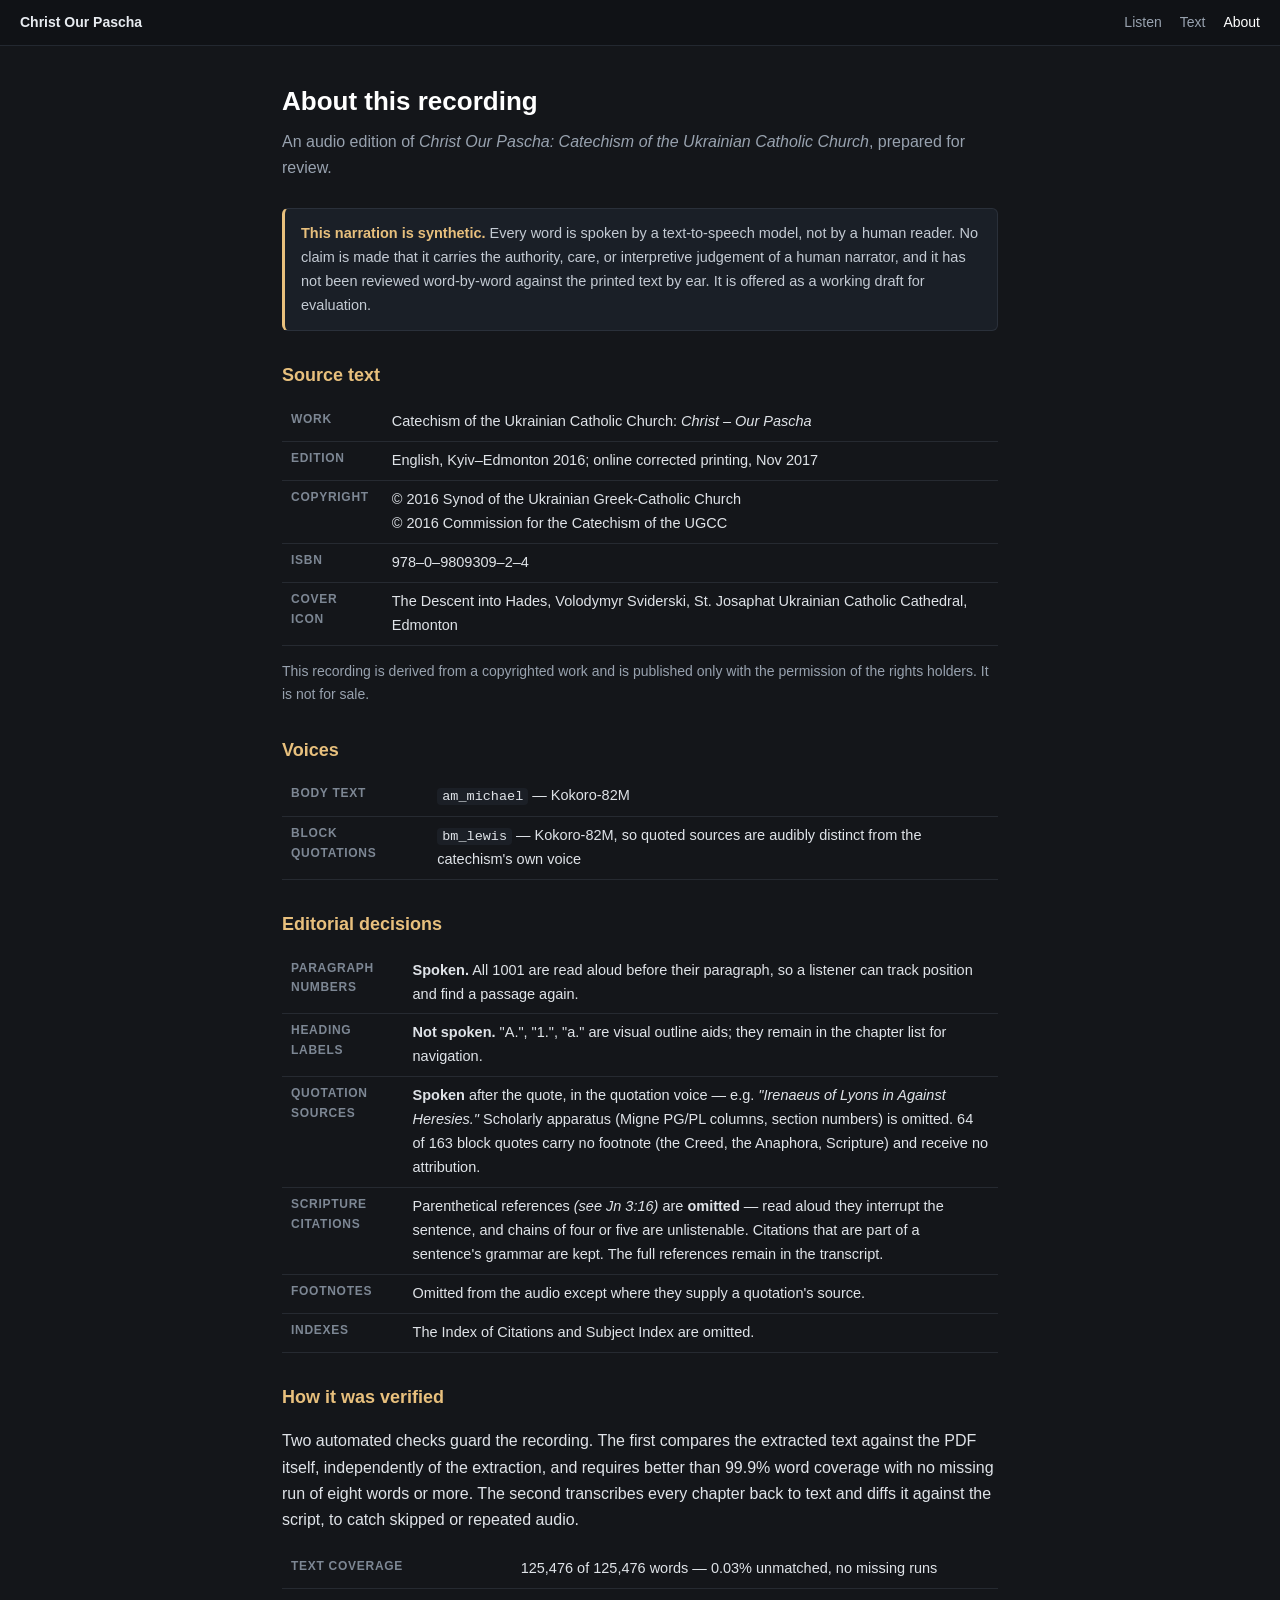
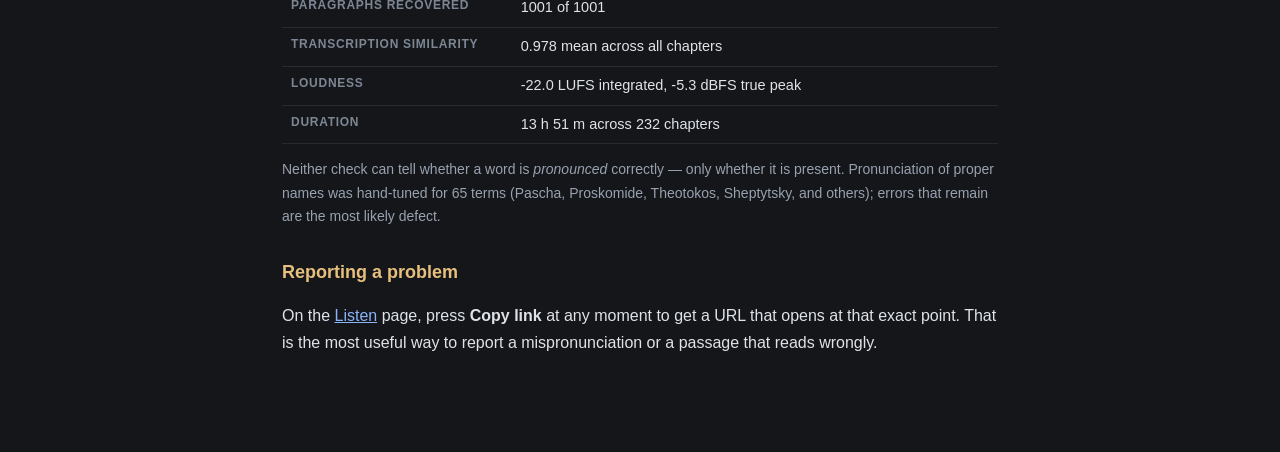
==== docs/about.html @ faa9098a "Static review site for GitHub Pages Replaces the single 395 MB M4B with 78 per-chapter tracks (3-21 " ====
<!doctype html><html><head><meta charset="utf-8">
<meta name="viewport" content="width=device-width,initial-scale=1">
<title>Christ Our Pascha — About this recording</title>
<link rel="stylesheet" href="style.css"></head><body>
<div class="nav"><span class="brand">Christ Our Pascha</span>
<a href="index.html">Listen</a><a href="text.html">Text</a>
<a href="about.html" class="on">About</a></div>
<div class="wrap">
<h1>About this recording</h1>
<p class="lede">An audio edition of <em>Christ Our Pascha: Catechism of the
Ukrainian Catholic Church</em>, prepared for review.</p>

<div class="note"><strong>This narration is synthetic.</strong> Every word is
spoken by a text-to-speech model, not by a human reader. No claim is made that
it carries the authority, care, or interpretive judgement of a human narrator,
and it has not been reviewed word-by-word against the printed text by ear.
It is offered as a working draft for evaluation.</div>

<h2>Source text</h2>
<table>
<tr><th>Work</th><td>Catechism of the Ukrainian Catholic Church: <em>Christ – Our Pascha</em></td></tr>
<tr><th>Edition</th><td>English, Kyiv–Edmonton 2016; online corrected printing, Nov 2017</td></tr>
<tr><th>Copyright</th><td>© 2016 Synod of the Ukrainian Greek-Catholic Church<br>
© 2016 Commission for the Catechism of the UGCC</td></tr>
<tr><th>ISBN</th><td>978–0–9809309–2–4</td></tr>
<tr><th>Cover icon</th><td>The Descent into Hades, Volodymyr Sviderski,
St. Josaphat Ukrainian Catholic Cathedral, Edmonton</td></tr>
</table>
<p style="font-size:14px;color:#98a2af">This recording is derived from a
copyrighted work and is published only with the permission of the rights
holders. It is not for sale.</p>

<h2>Voices</h2>
<table>
<tr><th>Body text</th><td><code>am_michael</code> — Kokoro-82M</td></tr>
<tr><th>Block quotations</th><td><code>bm_lewis</code> — Kokoro-82M, so quoted
sources are audibly distinct from the catechism's own voice</td></tr>
</table>

<h2>Editorial decisions</h2>
<table>
<tr><th>Paragraph numbers</th><td><strong>Spoken.</strong> All 1001 are read
aloud before their paragraph, so a listener can track position and find a
passage again.</td></tr>
<tr><th>Heading labels</th><td><strong>Not spoken.</strong> "A.", "1.", "a."
are visual outline aids; they remain in the chapter list for navigation.</td></tr>
<tr><th>Quotation sources</th><td><strong>Spoken</strong> after the quote, in
the quotation voice — e.g. <em>"Irenaeus of Lyons in Against Heresies."</em>
Scholarly apparatus (Migne PG/PL columns, section numbers) is omitted. 64 of
163 block quotes carry no footnote (the Creed, the Anaphora, Scripture) and
receive no attribution.</td></tr>
<tr><th>Scripture citations</th><td>Parenthetical references
<em>(see Jn 3:16)</em> are <strong>omitted</strong> — read aloud they interrupt
the sentence, and chains of four or five are unlistenable. Citations that are
part of a sentence's grammar are kept. The full references remain in the
transcript.</td></tr>
<tr><th>Footnotes</th><td>Omitted from the audio except where they supply a
quotation's source.</td></tr>
<tr><th>Indexes</th><td>The Index of Citations and Subject Index are omitted.</td></tr>
</table>

<h2>How it was verified</h2>
<p>Two automated checks guard the recording. The first compares the extracted
text against the PDF itself, independently of the extraction, and requires
better than 99.9% word coverage with no missing run of eight words or more.
The second transcribes every chapter back to text and diffs it against the
script, to catch skipped or repeated audio.</p>
<table>
<tr><th>Text coverage</th><td>125,476 of 125,476 words — 0.03% unmatched,
no missing runs</td></tr>
<tr><th>Paragraphs recovered</th><td>1001 of 1001</td></tr>
<tr><th>Transcription similarity</th><td>0.978 mean across all chapters</td></tr>
<tr><th>Loudness</th><td>-22.0 LUFS integrated, -5.3 dBFS true peak</td></tr>
<tr><th>Duration</th><td>13 h 51 m across 232 chapters</td></tr>
</table>
<p style="font-size:14px;color:#98a2af">Neither check can tell whether a word
is <em>pronounced</em> correctly — only whether it is present. Pronunciation of
proper names was hand-tuned for 65 terms (Pascha, Proskomide, Theotokos,
Sheptytsky, and others); errors that remain are the most likely defect.</p>

<h2>Reporting a problem</h2>
<p>On the <a href="index.html">Listen</a> page, press <strong>Copy link</strong>
at any moment to get a URL that opens at that exact point. That is the most
useful way to report a mispronunciation or a passage that reads wrongly.</p>

</div></body></html>
---- docs/style.css ----
*{box-sizing:border-box;-webkit-tap-highlight-color:transparent}
html,body{margin:0;padding:0;overscroll-behavior-y:none}
body{font:16px/1.65 -apple-system,BlinkMacSystemFont,'Segoe UI',Roboto,sans-serif;
 background:#14161a;color:#dfe3e8}
a{color:#8ab4f8}
.wrap{max-width:760px;margin:0 auto;padding:34px 22px 80px}
h1{font-size:26px;margin:0 0 6px;color:#fff}
h2{font-size:18px;margin:30px 0 10px;color:#e8c07d;font-weight:600}
.lede{color:#98a2af;margin:0 0 26px}
.note{background:#1a1f27;border:1px solid #2a303a;border-left:3px solid #e8c07d;
 padding:13px 16px;border-radius:6px;margin:20px 0;font-size:14.5px;color:#c3cad3}
.note strong{color:#e8c07d}
table{border-collapse:collapse;width:100%;font-size:14.5px;margin:12px 0}
td,th{border-bottom:1px solid #262a31;padding:7px 9px;text-align:left;vertical-align:top}
th{color:#7d8794;font-weight:600;font-size:12px;text-transform:uppercase;letter-spacing:.06em}
code{background:#1b1f26;padding:1px 5px;border-radius:4px;font-size:13.5px}
.nav{background:#101216;border-bottom:1px solid #232830;padding:11px 20px;
 display:flex;gap:18px;align-items:center;font-size:14px;
 padding-top:max(11px,env(safe-area-inset-top))}
.nav a{color:#98a2af;text-decoration:none}
.nav a:hover,.nav a.on{color:#fff}
.nav .brand{font-weight:600;color:#e8ecf1;margin-right:auto}
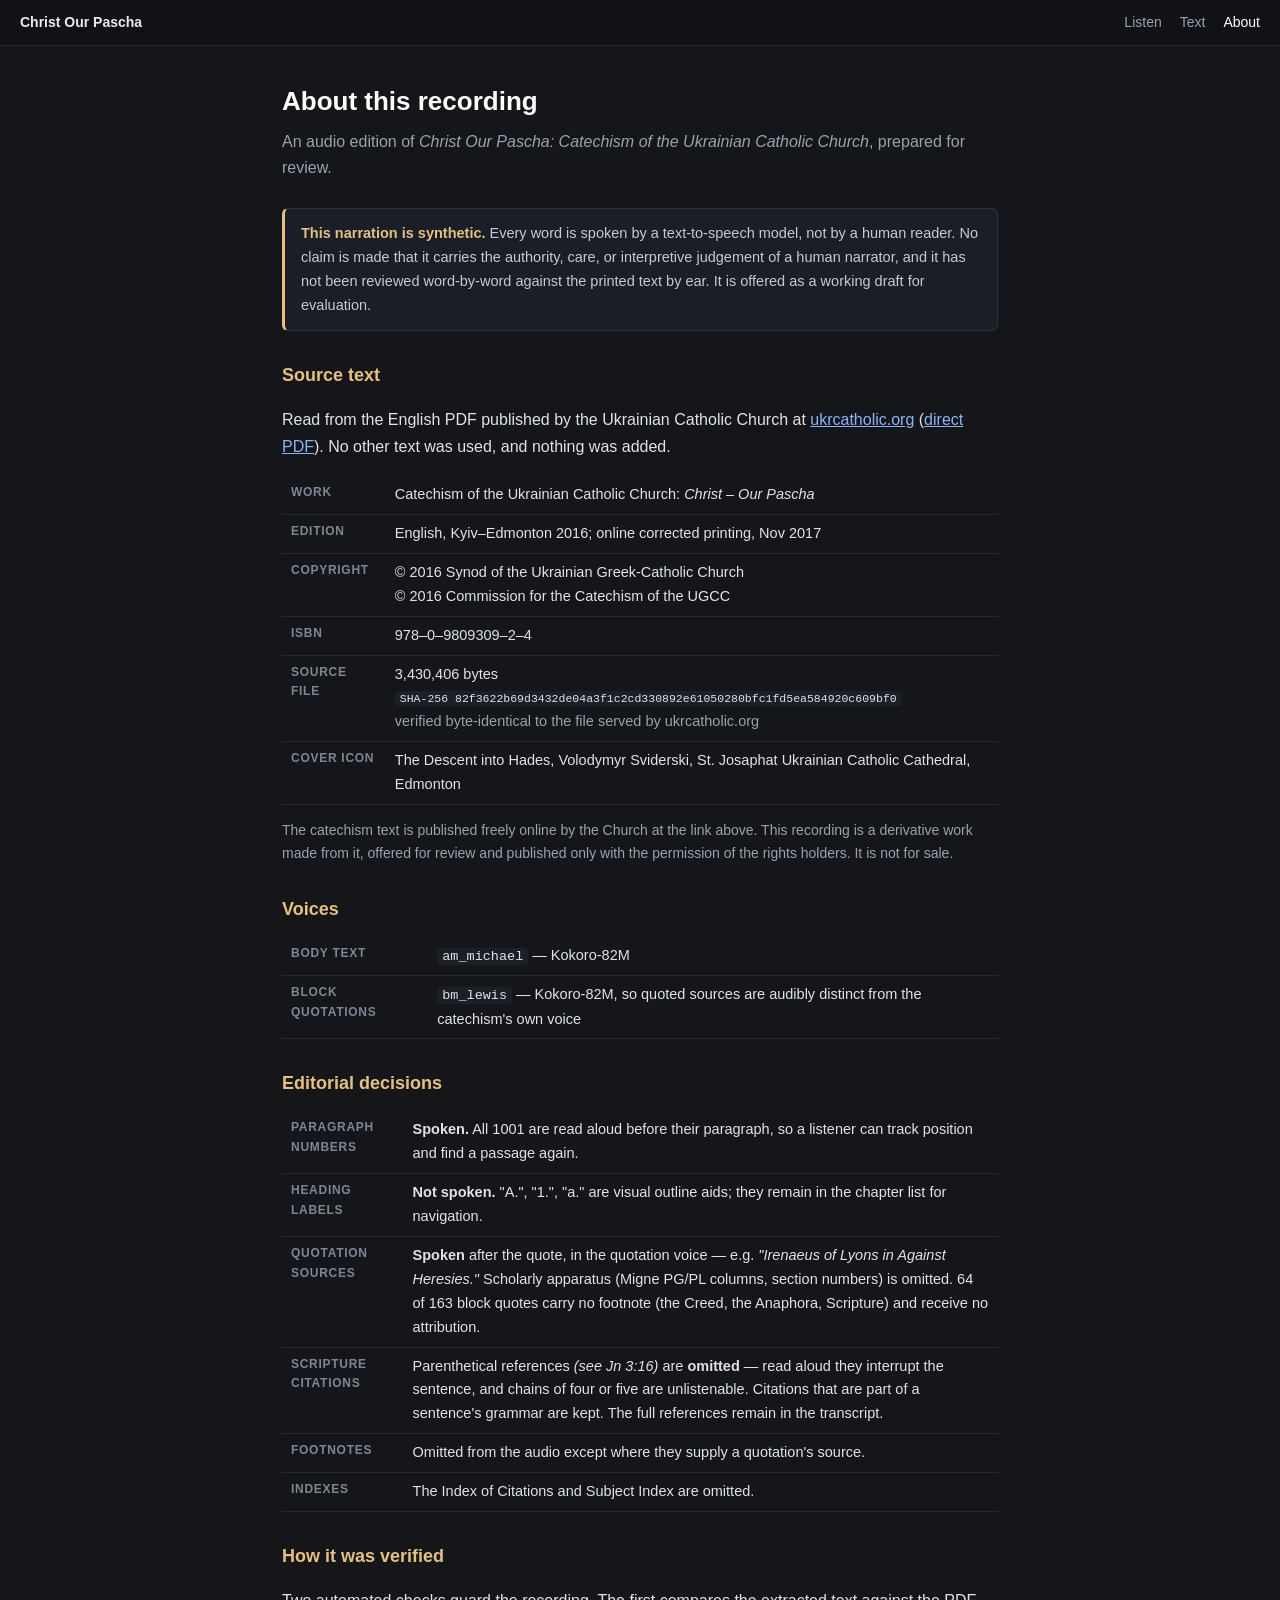
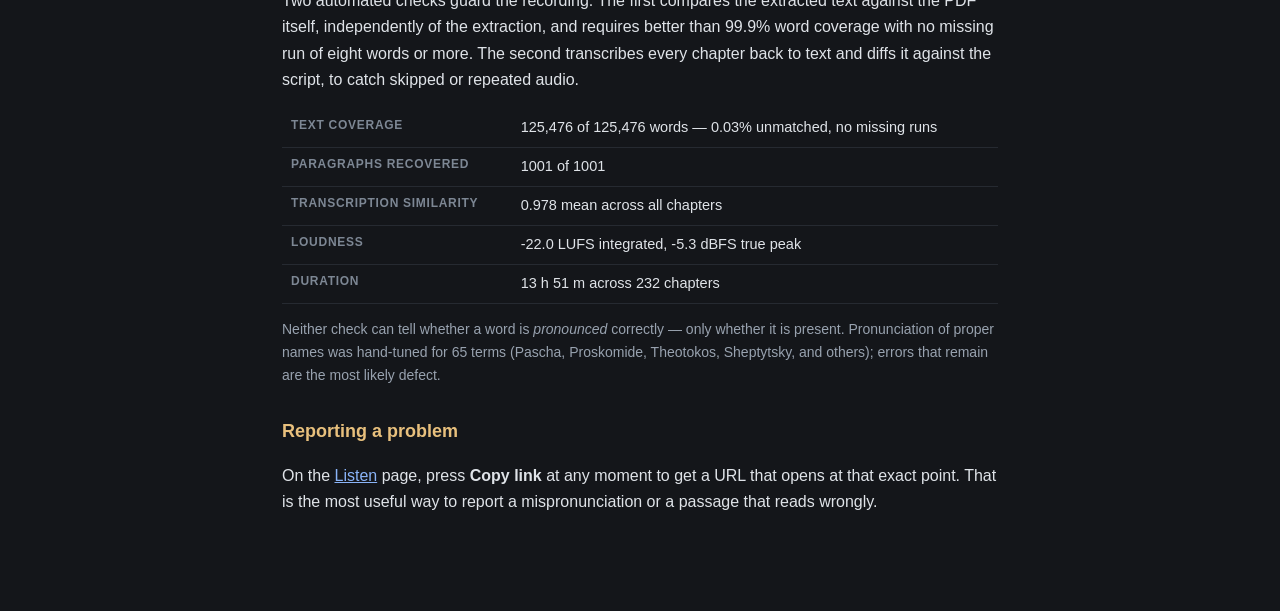
==== commit 77d4f500: "Cite the Church's own published PDF as the source The catechism text is published freely online by t" ====
--- a/docs/about.html
+++ b/docs/about.html
@@ -17,18 +17,27 @@
 It is offered as a working draft for evaluation.</div>
 
 <h2>Source text</h2>
+<p>Read from the English PDF published by the Ukrainian Catholic Church at
+<a href="https://ukrcatholic.org/our-faith/our-spirituality/catechism-of-the-ukrainian-catholic-church">ukrcatholic.org</a>
+(<a href="https://ukrcatholic.org/fileadmin/user_upload/PDFs/Our_Faith/Christ-our-Pascha-Catechism-of-the-Ukrainian-Catholic-Church-by-Comission-for-the-Catehism-z-lib.org_.pdf">direct
+PDF</a>). No other text was used, and nothing was added.</p>
 <table>
 <tr><th>Work</th><td>Catechism of the Ukrainian Catholic Church: <em>Christ – Our Pascha</em></td></tr>
 <tr><th>Edition</th><td>English, Kyiv–Edmonton 2016; online corrected printing, Nov 2017</td></tr>
 <tr><th>Copyright</th><td>© 2016 Synod of the Ukrainian Greek-Catholic Church<br>
 © 2016 Commission for the Catechism of the UGCC</td></tr>
 <tr><th>ISBN</th><td>978–0–9809309–2–4</td></tr>
+<tr><th>Source file</th><td>3,430,406 bytes<br>
+<code style="font-size:11.5px">SHA-256 82f3622b69d3432de04a3f1c2cd330892e61050280bfc1fd5ea584920c609bf0</code><br>
+<span style="color:#98a2af">verified byte-identical to the file served by
+ukrcatholic.org</span></td></tr>
 <tr><th>Cover icon</th><td>The Descent into Hades, Volodymyr Sviderski,
 St. Josaphat Ukrainian Catholic Cathedral, Edmonton</td></tr>
 </table>
-<p style="font-size:14px;color:#98a2af">This recording is derived from a
-copyrighted work and is published only with the permission of the rights
-holders. It is not for sale.</p>
+<p style="font-size:14px;color:#98a2af">The catechism text is published freely
+online by the Church at the link above. This recording is a derivative work
+made from it, offered for review and published only with the permission of the
+rights holders. It is not for sale.</p>
 
 <h2>Voices</h2>
 <table>
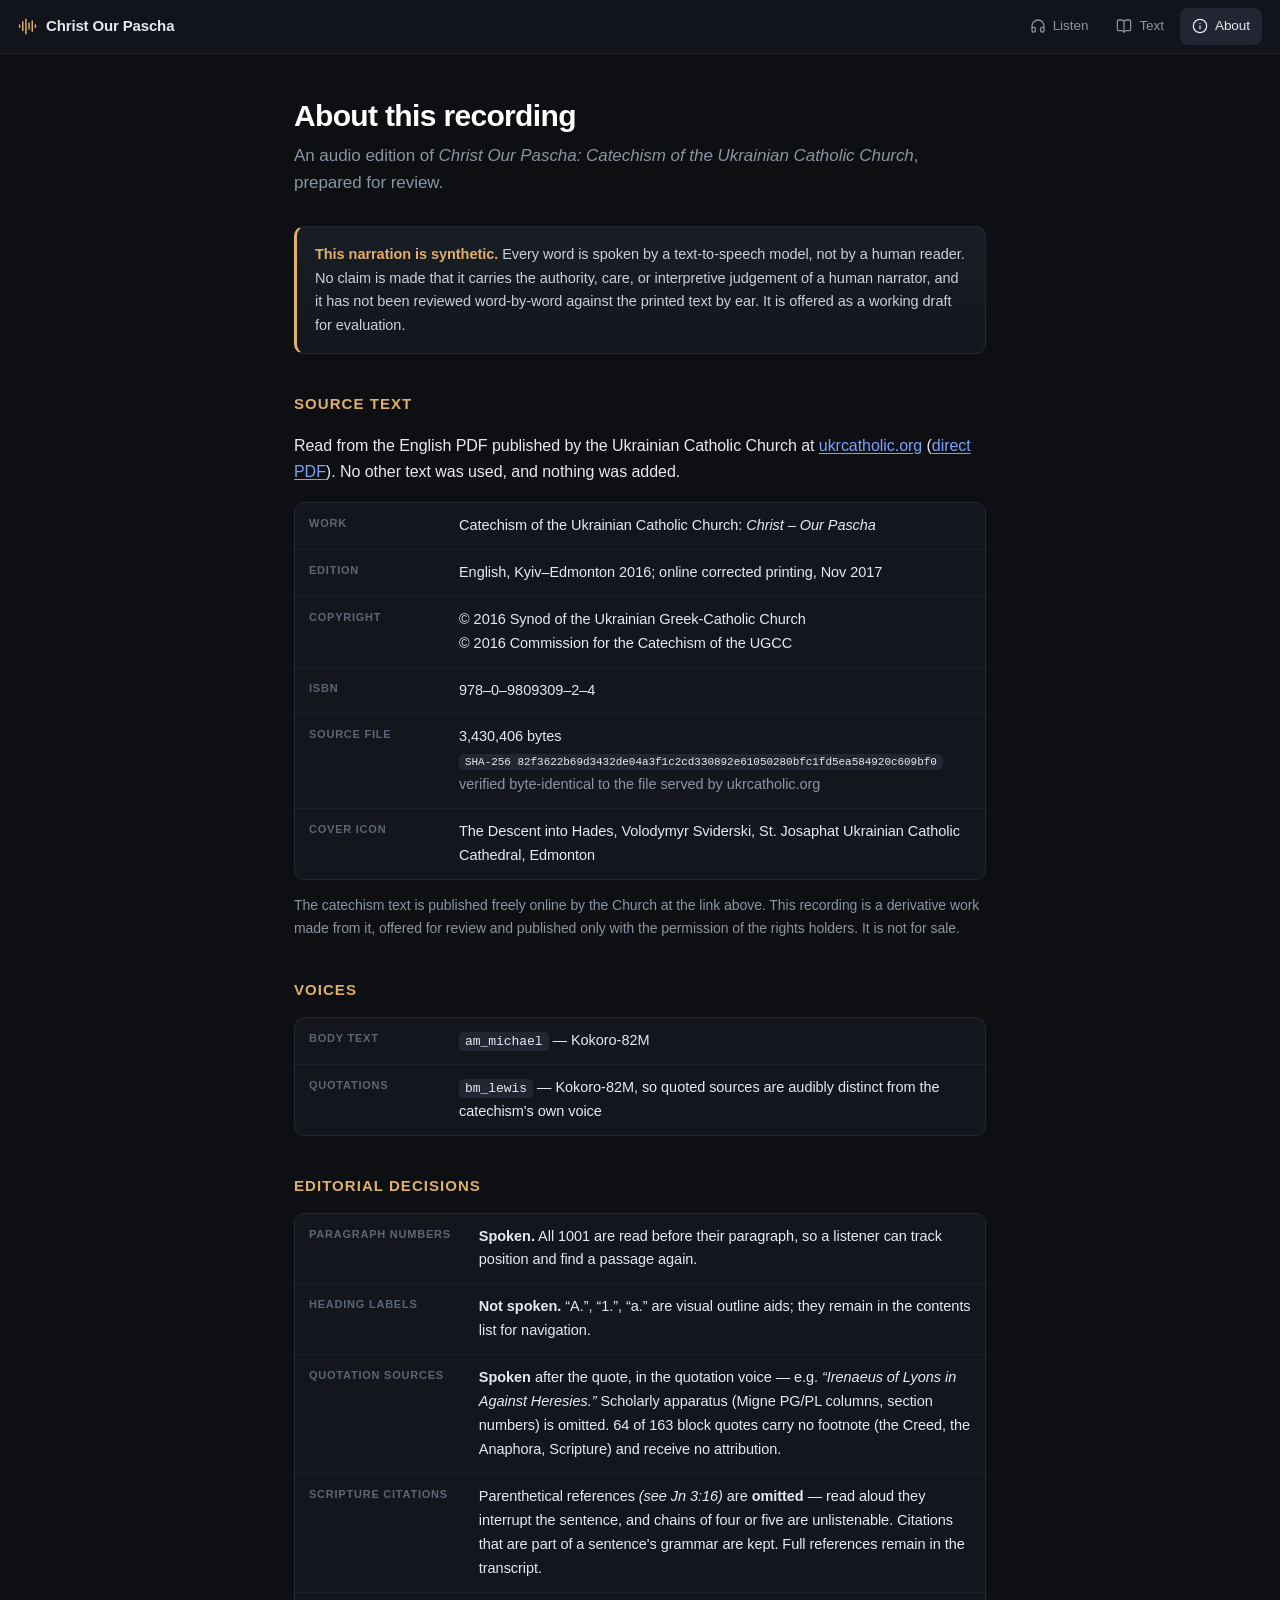
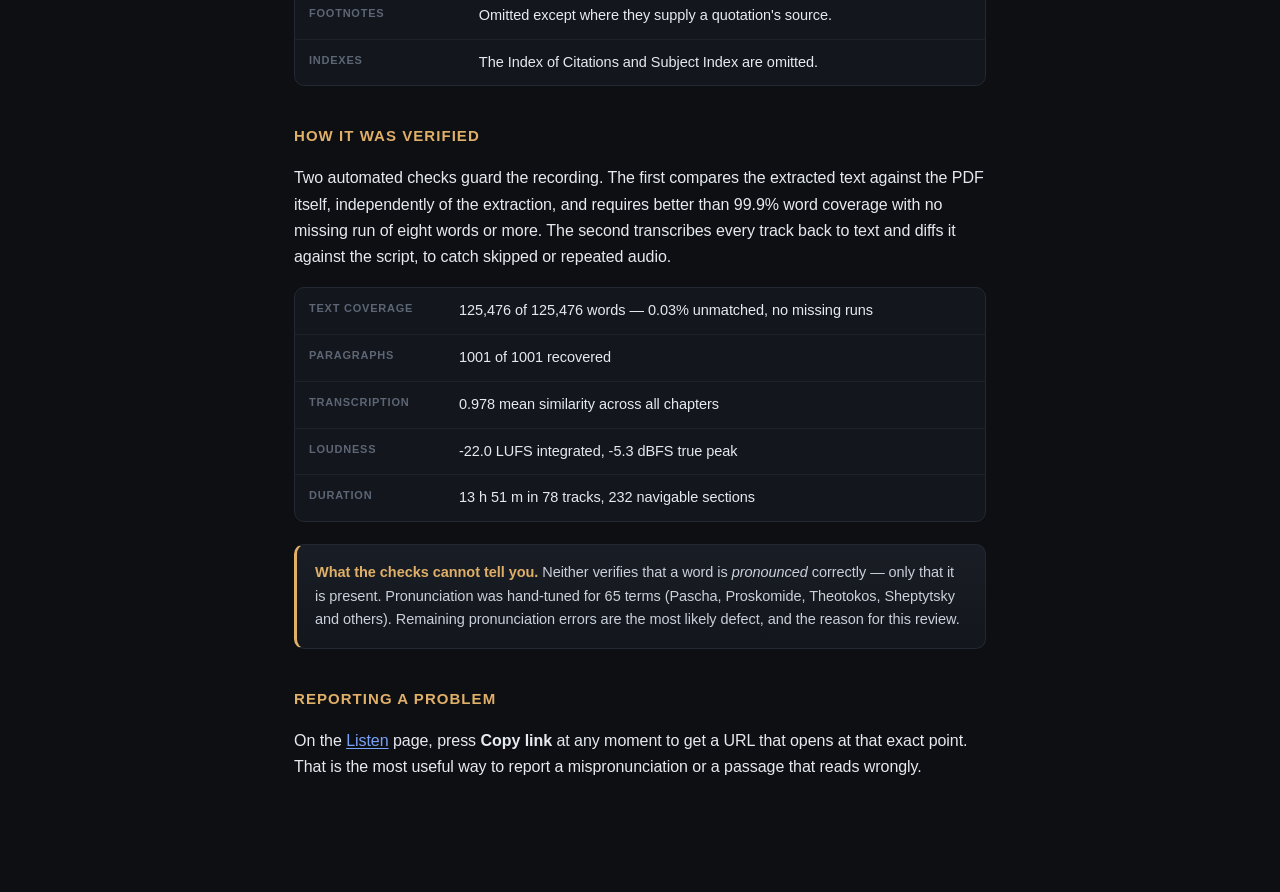
==== commit 80a825fe: "Modernise the UI and gate the site behind a password UI: Lucide icons inlined at build time (no exte" ====
--- a/docs/about.html
+++ b/docs/about.html
@@ -1,10 +1,14 @@
 <!doctype html><html><head><meta charset="utf-8">
 <meta name="viewport" content="width=device-width,initial-scale=1">
+<meta name="theme-color" content="#13161c"><meta name="robots" content="noindex,nofollow">
 <title>Christ Our Pascha — About this recording</title>
 <link rel="stylesheet" href="style.css"></head><body>
-<div class="nav"><span class="brand">Christ Our Pascha</span>
-<a href="index.html">Listen</a><a href="text.html">Text</a>
-<a href="about.html" class="on">About</a></div>
+<nav class="nav">
+<span class="brand"><svg class="ic" xmlns="http://www.w3.org/2000/svg" viewBox="0 0 24 24" fill="none" stroke="currentColor" stroke-width="2" stroke-linecap="round" stroke-linejoin="round" > <path d="M2 10v3" /> <path d="M6 6v11" /> <path d="M10 3v18" /> <path d="M14 8v7" /> <path d="M18 5v13" /> <path d="M22 10v3" /> </svg> Christ Our Pascha</span>
+<a href="index.html"><svg class="ic" xmlns="http://www.w3.org/2000/svg" viewBox="0 0 24 24" fill="none" stroke="currentColor" stroke-width="2" stroke-linecap="round" stroke-linejoin="round" > <path d="M3 14h3a2 2 0 0 1 2 2v3a2 2 0 0 1-2 2H5a2 2 0 0 1-2-2v-7a9 9 0 0 1 18 0v7a2 2 0 0 1-2 2h-1a2 2 0 0 1-2-2v-3a2 2 0 0 1 2-2h3" /> </svg><span>Listen</span></a>
+<a href="text.html"><svg class="ic" xmlns="http://www.w3.org/2000/svg" viewBox="0 0 24 24" fill="none" stroke="currentColor" stroke-width="2" stroke-linecap="round" stroke-linejoin="round" > <path d="M12 5v16" /> <path d="M20.001 19A2 2 0 0022 17V5a2 2 0 00-1.999-2L16 3.002A5 5 0 0012 5a5 5 0 00-4-2H4a2 2 0 00-2 2v12a2 2 0 001.999 2H8a5 5 0 014 2 5 5 0 014-2z" /> </svg><span>Text</span></a>
+<a href="about.html" class="on"><svg class="ic" xmlns="http://www.w3.org/2000/svg" viewBox="0 0 24 24" fill="none" stroke="currentColor" stroke-width="2" stroke-linecap="round" stroke-linejoin="round" > <circle cx="12" cy="12" r="10" /> <path d="M12 16v-4" /> <path d="M12 8h.01" /> </svg><span>About</span></a>
+</nav>
 <div class="wrap">
 <h1>About this recording</h1>
 <p class="lede">An audio edition of <em>Christ Our Pascha: Catechism of the
@@ -28,43 +32,43 @@
 © 2016 Commission for the Catechism of the UGCC</td></tr>
 <tr><th>ISBN</th><td>978–0–9809309–2–4</td></tr>
 <tr><th>Source file</th><td>3,430,406 bytes<br>
-<code style="font-size:11.5px">SHA-256 82f3622b69d3432de04a3f1c2cd330892e61050280bfc1fd5ea584920c609bf0</code><br>
-<span style="color:#98a2af">verified byte-identical to the file served by
+<code style="font-size:11px">SHA-256 82f3622b69d3432de04a3f1c2cd330892e61050280bfc1fd5ea584920c609bf0</code><br>
+<span style="color:var(--muted)">verified byte-identical to the file served by
 ukrcatholic.org</span></td></tr>
 <tr><th>Cover icon</th><td>The Descent into Hades, Volodymyr Sviderski,
 St. Josaphat Ukrainian Catholic Cathedral, Edmonton</td></tr>
 </table>
-<p style="font-size:14px;color:#98a2af">The catechism text is published freely
-online by the Church at the link above. This recording is a derivative work
-made from it, offered for review and published only with the permission of the
-rights holders. It is not for sale.</p>
+<p style="font-size:14px;color:var(--muted)">The catechism text is published
+freely online by the Church at the link above. This recording is a derivative
+work made from it, offered for review and published only with the permission of
+the rights holders. It is not for sale.</p>
 
 <h2>Voices</h2>
 <table>
 <tr><th>Body text</th><td><code>am_michael</code> — Kokoro-82M</td></tr>
-<tr><th>Block quotations</th><td><code>bm_lewis</code> — Kokoro-82M, so quoted
+<tr><th>Quotations</th><td><code>bm_lewis</code> — Kokoro-82M, so quoted
 sources are audibly distinct from the catechism's own voice</td></tr>
 </table>
 
 <h2>Editorial decisions</h2>
 <table>
 <tr><th>Paragraph numbers</th><td><strong>Spoken.</strong> All 1001 are read
-aloud before their paragraph, so a listener can track position and find a
-passage again.</td></tr>
-<tr><th>Heading labels</th><td><strong>Not spoken.</strong> "A.", "1.", "a."
-are visual outline aids; they remain in the chapter list for navigation.</td></tr>
+before their paragraph, so a listener can track position and find a passage
+again.</td></tr>
+<tr><th>Heading labels</th><td><strong>Not spoken.</strong> “A.”,
+“1.”, “a.” are visual outline aids; they remain in the
+contents list for navigation.</td></tr>
 <tr><th>Quotation sources</th><td><strong>Spoken</strong> after the quote, in
-the quotation voice — e.g. <em>"Irenaeus of Lyons in Against Heresies."</em>
-Scholarly apparatus (Migne PG/PL columns, section numbers) is omitted. 64 of
-163 block quotes carry no footnote (the Creed, the Anaphora, Scripture) and
-receive no attribution.</td></tr>
+the quotation voice — e.g. <em>“Irenaeus of Lyons in Against
+Heresies.”</em> Scholarly apparatus (Migne PG/PL columns, section numbers)
+is omitted. 64 of 163 block quotes carry no footnote (the Creed, the Anaphora,
+Scripture) and receive no attribution.</td></tr>
 <tr><th>Scripture citations</th><td>Parenthetical references
-<em>(see Jn 3:16)</em> are <strong>omitted</strong> — read aloud they interrupt
-the sentence, and chains of four or five are unlistenable. Citations that are
-part of a sentence's grammar are kept. The full references remain in the
+<em>(see Jn 3:16)</em> are <strong>omitted</strong> — read aloud they
+interrupt the sentence, and chains of four or five are unlistenable. Citations
+that are part of a sentence's grammar are kept. Full references remain in the
 transcript.</td></tr>
-<tr><th>Footnotes</th><td>Omitted from the audio except where they supply a
-quotation's source.</td></tr>
+<tr><th>Footnotes</th><td>Omitted except where they supply a quotation's source.</td></tr>
 <tr><th>Indexes</th><td>The Index of Citations and Subject Index are omitted.</td></tr>
 </table>
 
@@ -72,20 +76,21 @@
 <p>Two automated checks guard the recording. The first compares the extracted
 text against the PDF itself, independently of the extraction, and requires
 better than 99.9% word coverage with no missing run of eight words or more.
-The second transcribes every chapter back to text and diffs it against the
+The second transcribes every track back to text and diffs it against the
 script, to catch skipped or repeated audio.</p>
 <table>
 <tr><th>Text coverage</th><td>125,476 of 125,476 words — 0.03% unmatched,
 no missing runs</td></tr>
-<tr><th>Paragraphs recovered</th><td>1001 of 1001</td></tr>
-<tr><th>Transcription similarity</th><td>0.978 mean across all chapters</td></tr>
+<tr><th>Paragraphs</th><td>1001 of 1001 recovered</td></tr>
+<tr><th>Transcription</th><td>0.978 mean similarity across all chapters</td></tr>
 <tr><th>Loudness</th><td>-22.0 LUFS integrated, -5.3 dBFS true peak</td></tr>
-<tr><th>Duration</th><td>13 h 51 m across 232 chapters</td></tr>
+<tr><th>Duration</th><td>13 h 51 m in 78 tracks, 232 navigable sections</td></tr>
 </table>
-<p style="font-size:14px;color:#98a2af">Neither check can tell whether a word
-is <em>pronounced</em> correctly — only whether it is present. Pronunciation of
-proper names was hand-tuned for 65 terms (Pascha, Proskomide, Theotokos,
-Sheptytsky, and others); errors that remain are the most likely defect.</p>
+<div class="note"><strong>What the checks cannot tell you.</strong> Neither
+verifies that a word is <em>pronounced</em> correctly — only that it is
+present. Pronunciation was hand-tuned for 65 terms (Pascha, Proskomide,
+Theotokos, Sheptytsky and others). Remaining pronunciation errors are the most
+likely defect, and the reason for this review.</div>
 
 <h2>Reporting a problem</h2>
 <p>On the <a href="index.html">Listen</a> page, press <strong>Copy link</strong>
--- a/docs/style.css
+++ b/docs/style.css
@@ -1,22 +1,211 @@
+:root{
+  --bg:#0d0f13; --surface:#13161c; --surface-2:#191d25; --surface-3:#212632;
+  --border:#232833; --border-soft:#1c212a;
+  --text:#e6eaf0; --muted:#8b94a3; --dim:#5d6675;
+  --accent:#7aa2f7; --accent-dim:#2b3a5c; --gold:#e0af68; --mint:#7fd1b9;
+  --radius:10px; --radius-lg:14px;
+  --shadow:0 1px 2px rgba(0,0,0,.4),0 8px 24px rgba(0,0,0,.28);
+}
 *{box-sizing:border-box;-webkit-tap-highlight-color:transparent}
 html,body{margin:0;padding:0;overscroll-behavior-y:none}
-body{font:16px/1.65 -apple-system,BlinkMacSystemFont,'Segoe UI',Roboto,sans-serif;
- background:#14161a;color:#dfe3e8}
-a{color:#8ab4f8}
-.wrap{max-width:760px;margin:0 auto;padding:34px 22px 80px}
-h1{font-size:26px;margin:0 0 6px;color:#fff}
-h2{font-size:18px;margin:30px 0 10px;color:#e8c07d;font-weight:600}
-.lede{color:#98a2af;margin:0 0 26px}
-.note{background:#1a1f27;border:1px solid #2a303a;border-left:3px solid #e8c07d;
- padding:13px 16px;border-radius:6px;margin:20px 0;font-size:14.5px;color:#c3cad3}
-.note strong{color:#e8c07d}
-table{border-collapse:collapse;width:100%;font-size:14.5px;margin:12px 0}
-td,th{border-bottom:1px solid #262a31;padding:7px 9px;text-align:left;vertical-align:top}
-th{color:#7d8794;font-weight:600;font-size:12px;text-transform:uppercase;letter-spacing:.06em}
-code{background:#1b1f26;padding:1px 5px;border-radius:4px;font-size:13.5px}
-.nav{background:#101216;border-bottom:1px solid #232830;padding:11px 20px;
- display:flex;gap:18px;align-items:center;font-size:14px;
- padding-top:max(11px,env(safe-area-inset-top))}
-.nav a{color:#98a2af;text-decoration:none}
-.nav a:hover,.nav a.on{color:#fff}
-.nav .brand{font-weight:600;color:#e8ecf1;margin-right:auto}
+body{font:16px/1.65 ui-sans-serif,-apple-system,BlinkMacSystemFont,"Segoe UI",
+ Inter,Roboto,sans-serif;background:var(--bg);color:var(--text);
+ -webkit-font-smoothing:antialiased;letter-spacing:-.003em}
+a{color:var(--accent);text-underline-offset:2px}
+.ic{width:18px;height:18px;stroke-width:1.9;flex:none;display:block}
+
+/* ---------- top nav ---------- */
+.nav{background:rgba(19,22,28,.86);backdrop-filter:saturate(1.4) blur(10px);
+ border-bottom:1px solid var(--border-soft);padding:0 18px;height:54px;
+ display:flex;gap:4px;align-items:center;position:sticky;top:0;z-index:12;
+ padding-top:env(safe-area-inset-top)}
+.nav .brand{font-weight:650;color:var(--text);margin-right:auto;font-size:15px;
+ letter-spacing:-.01em;display:flex;align-items:center;gap:9px}
+.nav .brand .ic{color:var(--gold);width:19px;height:19px}
+.nav a{color:var(--muted);text-decoration:none;font-size:13.5px;font-weight:500;
+ padding:7px 12px;border-radius:8px;display:flex;align-items:center;gap:7px;
+ transition:background .14s,color .14s}
+.nav a:hover{color:var(--text);background:var(--surface-2)}
+.nav a.on{color:var(--text);background:var(--surface-3)}
+.nav a .ic{width:16px;height:16px}
+
+/* ---------- content pages ---------- */
+.wrap{max-width:740px;margin:0 auto;padding:44px 24px 96px}
+h1{font-size:30px;line-height:1.2;margin:0 0 8px;color:#fff;letter-spacing:-.022em;
+ font-weight:660}
+h2{font-size:15px;margin:38px 0 12px;color:var(--gold);font-weight:620;
+ text-transform:uppercase;letter-spacing:.07em}
+.lede{color:var(--muted);margin:0 0 30px;font-size:17px;line-height:1.6}
+.note{background:linear-gradient(180deg,var(--surface-2),var(--surface));
+ border:1px solid var(--border);border-left:3px solid var(--gold);
+ padding:16px 18px;border-radius:var(--radius);margin:22px 0;font-size:14.5px;
+ color:#c9d0da;line-height:1.62}
+.note strong{color:var(--gold);font-weight:620}
+table{border-collapse:separate;border-spacing:0;width:100%;font-size:14.5px;
+ margin:14px 0;background:var(--surface);border:1px solid var(--border);
+ border-radius:var(--radius);overflow:hidden}
+td,th{border-bottom:1px solid var(--border-soft);padding:11px 14px;
+ text-align:left;vertical-align:top}
+tr:last-child td,tr:last-child th{border-bottom:0}
+th{color:var(--dim);font-weight:600;font-size:11px;text-transform:uppercase;
+ letter-spacing:.07em;width:150px;white-space:nowrap}
+code{background:var(--surface-3);padding:2px 6px;border-radius:5px;font-size:13px;
+ font-family:ui-monospace,SFMono-Regular,Menlo,monospace}
+
+/* ---------- gate ---------- */
+#gate{position:fixed;inset:0;background:var(--bg);z-index:60;display:flex;
+ align-items:center;justify-content:center;padding:24px}
+.gatebox{max-width:400px;width:100%;text-align:center}
+.gatebox .ic{width:34px;height:34px;color:var(--gold);margin:0 auto 18px}
+.gatebox h1{font-size:21px;margin:0 0 10px}
+.gatebox p{color:var(--muted);font-size:14.5px;margin:0 0 22px;line-height:1.6}
+.gaterow{display:flex;gap:8px}
+#pw{flex:1;background:var(--surface-2);border:1px solid var(--border);
+ color:var(--text);padding:12px 14px;border-radius:var(--radius);font-size:16px;
+ transition:border-color .15s}
+#pw:focus{outline:0;border-color:var(--accent)}
+#go{background:var(--accent);color:#0b0f17;border:0;border-radius:var(--radius);
+ padding:0 20px;font-size:14.5px;font-weight:620;cursor:pointer}
+#go:hover{filter:brightness(1.08)}
+#gerr{color:#ff8f8f;font-size:13.5px;margin-top:14px;min-height:19px}
+
+/* ---------- reader layout ---------- */
+body.reader{height:100dvh;overflow:hidden;display:grid;
+ grid-template-rows:auto 1fr auto;grid-template-columns:320px 1fr;
+ grid-template-areas:"nav nav" "side main" "player player"}
+.reader .nav{grid-area:nav;position:static}
+#scrim{display:none;position:fixed;inset:0;background:rgba(0,0,0,.6);z-index:8;
+ backdrop-filter:blur(2px)}
+#side{grid-area:side;border-right:1px solid var(--border-soft);display:flex;
+ flex-direction:column;background:var(--surface);z-index:9;min-height:0}
+#sideHead{font-size:11px;letter-spacing:.08em;text-transform:uppercase;
+ color:var(--dim);margin:0;padding:15px 18px 11px;display:flex;
+ justify-content:space-between;align-items:center;font-weight:620}
+#closeCh{display:none;background:none;border:0;color:var(--muted);padding:2px;
+ cursor:pointer;border-radius:6px}
+#chaps{overflow-y:auto;flex:1;padding:0 8px 16px;-webkit-overflow-scrolling:touch}
+.ch{padding:8px 10px;cursor:pointer;font-size:13.5px;color:var(--muted);
+ border-radius:8px;min-height:38px;display:flex;align-items:center;
+ transition:background .13s,color .13s;line-height:1.4}
+.ch:hover{background:var(--surface-2);color:var(--text)}
+.ch.on{background:var(--accent-dim);color:#cfe0ff;font-weight:560}
+.ch.l0{color:var(--mint);font-weight:660;font-size:14px;margin-top:16px;
+ text-transform:uppercase;letter-spacing:.05em}
+.ch.l1{color:var(--gold);font-weight:620;font-size:13.5px;margin-top:12px}
+.ch.l2{padding-left:20px}
+.ch.l3{padding-left:32px;font-size:13px}
+.ch.l5{padding-left:44px;font-size:12.5px;color:var(--dim)}
+.ch.l5:hover,.ch.l3:hover{color:var(--text)}
+
+#main{grid-area:main;display:flex;flex-direction:column;min-width:0;min-height:0}
+#bar{padding:11px 18px;border-bottom:1px solid var(--border-soft);
+ background:var(--surface);display:flex;gap:9px;align-items:center}
+.iconbtn{background:var(--surface-2);border:1px solid var(--border);
+ color:var(--muted);border-radius:9px;height:38px;padding:0 11px;cursor:pointer;
+ display:flex;align-items:center;gap:7px;font-size:13px;font-weight:520;
+ transition:background .14s,color .14s,border-color .14s}
+.iconbtn:hover{background:var(--surface-3);color:var(--text);border-color:#2c3340}
+#burger{display:none}
+.searchwrap{flex:1;position:relative;display:flex;align-items:center;min-width:0}
+.searchwrap .ic{position:absolute;left:12px;color:var(--dim);width:16px;height:16px}
+#q{width:100%;background:var(--surface-2);border:1px solid var(--border);
+ color:var(--text);padding:10px 12px 10px 36px;border-radius:9px;font-size:15px;
+ transition:border-color .15s,background .15s}
+#q:focus{outline:0;border-color:var(--accent);background:var(--surface-3)}
+#q::placeholder{color:var(--dim)}
+
+#txt{overflow-y:auto;flex:1;padding:26px 32px 40px;-webkit-overflow-scrolling:touch}
+#txt .inner{max-width:760px;margin:0 auto}
+.p{margin:0 0 4px;padding:10px 14px;border-radius:9px;cursor:pointer;
+ border-left:3px solid transparent;transition:background .12s}
+.p:hover{background:var(--surface-2)}
+.p.on{background:var(--accent-dim);border-left-color:var(--accent);color:#fff}
+.p.H{color:var(--gold);font-weight:620;margin-top:28px;font-size:17px;
+ letter-spacing:-.008em}
+.p.P{color:var(--mint);font-weight:700;font-size:20px;margin-top:36px;
+ text-transform:uppercase;letter-spacing:.04em}
+.p.Q{color:#b6bfcc;font-style:italic;padding-left:24px;
+ border-left:3px solid var(--surface-3)}
+.p.Q.on{border-left-color:var(--accent)}
+.num{color:var(--dim);font-size:11.5px;margin-right:9px;
+ font-variant-numeric:tabular-nums;font-weight:600}
+.hit{background:#463a17!important;box-shadow:inset 0 0 0 1px #6b5a22}
+
+/* ---------- player ---------- */
+#player{grid-area:player;position:relative;background:var(--surface);
+ border-top:1px solid var(--border);display:grid;
+ grid-template-columns:1fr minmax(280px,640px) 1fr;align-items:center;gap:14px;
+ padding:11px 18px;padding-bottom:max(11px,env(safe-area-inset-bottom))}
+#np{min-width:0;display:flex;align-items:center;gap:12px}
+#art{height:52px;width:auto;border-radius:6px;flex:none;background:var(--surface-3);
+ box-shadow:var(--shadow)}
+#npText{min-width:0}
+#npTitle{font-size:13.5px;font-weight:600;color:var(--text);white-space:nowrap;
+ overflow:hidden;text-overflow:ellipsis;letter-spacing:-.008em}
+#npSub{font-size:11.5px;color:var(--dim);white-space:nowrap;overflow:hidden;
+ text-overflow:ellipsis;margin-top:1px}
+#mid{display:flex;flex-direction:column;gap:7px;min-width:0}
+#ctrls{display:flex;justify-content:center;align-items:center;gap:4px}
+.tb{background:none;border:0;color:var(--muted);cursor:pointer;border-radius:50%;
+ width:38px;height:38px;display:flex;align-items:center;justify-content:center;
+ transition:background .14s,color .14s}
+.tb:hover{color:var(--text);background:var(--surface-3)}
+.tb .lbl{position:absolute;left:50%;top:50%;transform:translate(-50%,-42%);
+ font-size:8.5px;font-weight:750;line-height:1;pointer-events:none;
+ font-variant-numeric:tabular-nums}
+.skip .ic{width:21px;height:21px;stroke-width:1.7}
+.skip{position:relative}
+#play{background:var(--text);color:var(--surface);width:44px;height:44px;
+ margin:0 6px;transition:transform .12s,background .14s}
+#play:hover{background:#fff;transform:scale(1.06)}
+#play .ic{width:19px;height:19px;stroke-width:2.2}
+#seekRow{display:flex;align-items:center;gap:11px}
+.tm{font-size:11px;color:var(--dim);font-variant-numeric:tabular-nums;
+ min-width:58px;flex:none;font-weight:520}
+.tm.r{text-align:right}
+#seek{flex:1;-webkit-appearance:none;appearance:none;height:16px;background:none;
+ cursor:pointer}
+#seek::-webkit-slider-runnable-track{height:5px;border-radius:3px;
+ background:linear-gradient(var(--accent),var(--accent)) 0/var(--pct,0%) 100% no-repeat,
+ var(--surface-3)}
+#seek::-webkit-slider-thumb{-webkit-appearance:none;width:13px;height:13px;
+ border-radius:50%;background:#fff;margin-top:-4px;opacity:0;
+ box-shadow:0 1px 4px rgba(0,0,0,.5);transition:opacity .13s}
+#seek:hover::-webkit-slider-thumb,#seek:active::-webkit-slider-thumb{opacity:1}
+#right{display:flex;justify-content:flex-end;align-items:center;gap:7px}
+#spd{background:var(--surface-2);border:1px solid var(--border);color:var(--muted);
+ border-radius:16px;padding:6px 13px;font-size:12px;cursor:pointer;font-weight:600;
+ font-variant-numeric:tabular-nums;transition:background .14s,color .14s}
+#spd:hover{background:var(--surface-3);color:var(--text)}
+#warn{padding:11px 18px;background:#4a2222;color:#ffd9d9;font-size:13.5px;
+ border-bottom:1px solid #6b3232}
+#toast{position:fixed;left:50%;bottom:120px;transform:translateX(-50%) translateY(6px);
+ background:var(--surface-3);color:var(--text);padding:11px 18px;border-radius:22px;
+ font-size:13.5px;opacity:0;transition:opacity .2s,transform .2s;pointer-events:none;
+ z-index:20;box-shadow:var(--shadow);border:1px solid var(--border);font-weight:520}
+#toast.show{opacity:1;transform:translateX(-50%) translateY(0)}
+
+@media (max-width:880px){
+ body.reader{grid-template-columns:1fr;grid-template-areas:"nav" "main" "player"}
+ #burger{display:flex}
+ #closeCh{display:block}
+ #side{position:fixed;top:0;bottom:0;left:0;width:min(85vw,330px);z-index:10;
+  transform:translateX(-102%);transition:transform .24s cubic-bezier(.4,0,.2,1);
+  box-shadow:0 0 40px rgba(0,0,0,.6)}
+ body.nav #side{transform:none}
+ body.nav #scrim{display:block}
+ .nav a span{display:none}
+ .nav a{padding:8px 10px}
+ #txt{padding:16px 16px 30px;font-size:17px;line-height:1.72}
+ #player{grid-template-columns:1fr;gap:8px;padding:10px 14px}
+ #np{justify-content:center;gap:10px}
+ #art{height:42px}
+ #right{position:absolute;right:14px;top:10px;z-index:2}
+ #ctrls{gap:10px}
+ .tb{width:46px;height:46px}
+ #play{width:54px;height:54px}
+ #play .ic{width:22px;height:22px}
+ .wrap{padding:30px 18px 70px}
+ h1{font-size:25px}
+ th{width:auto}
+}
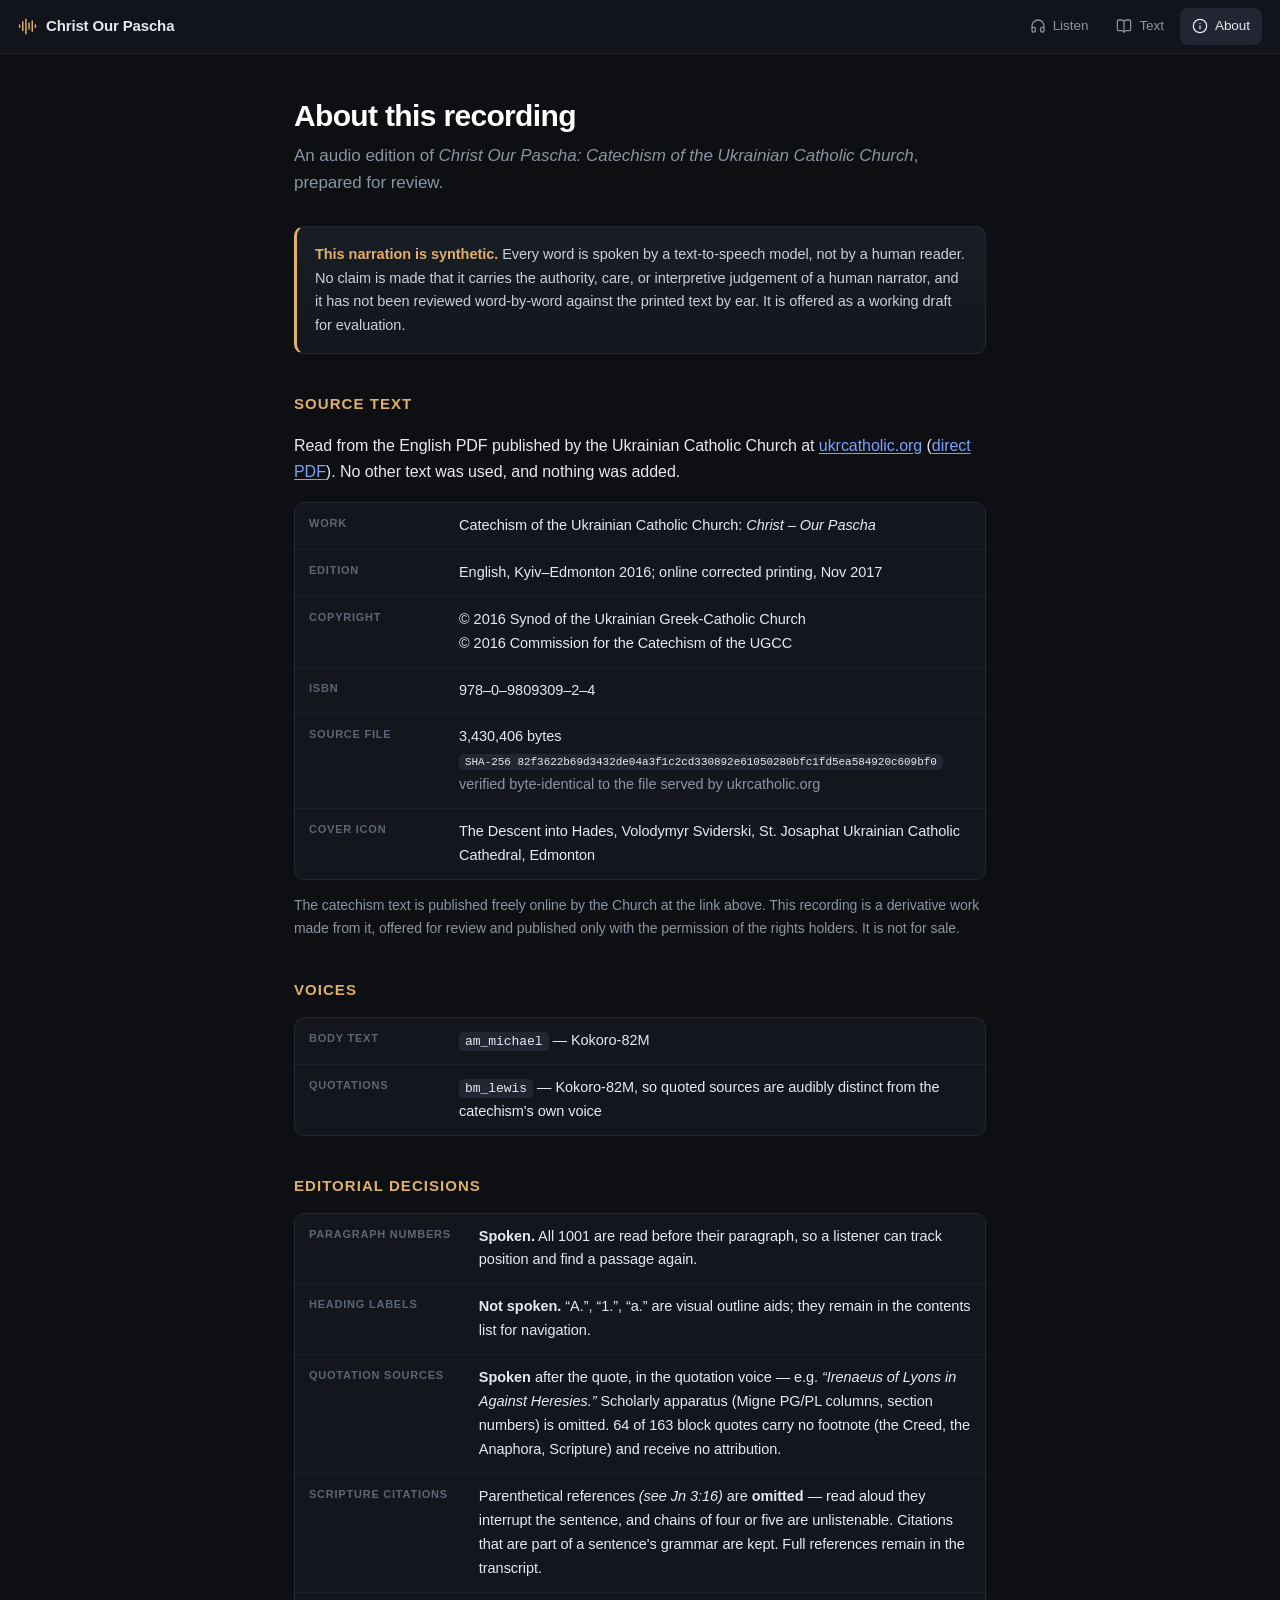
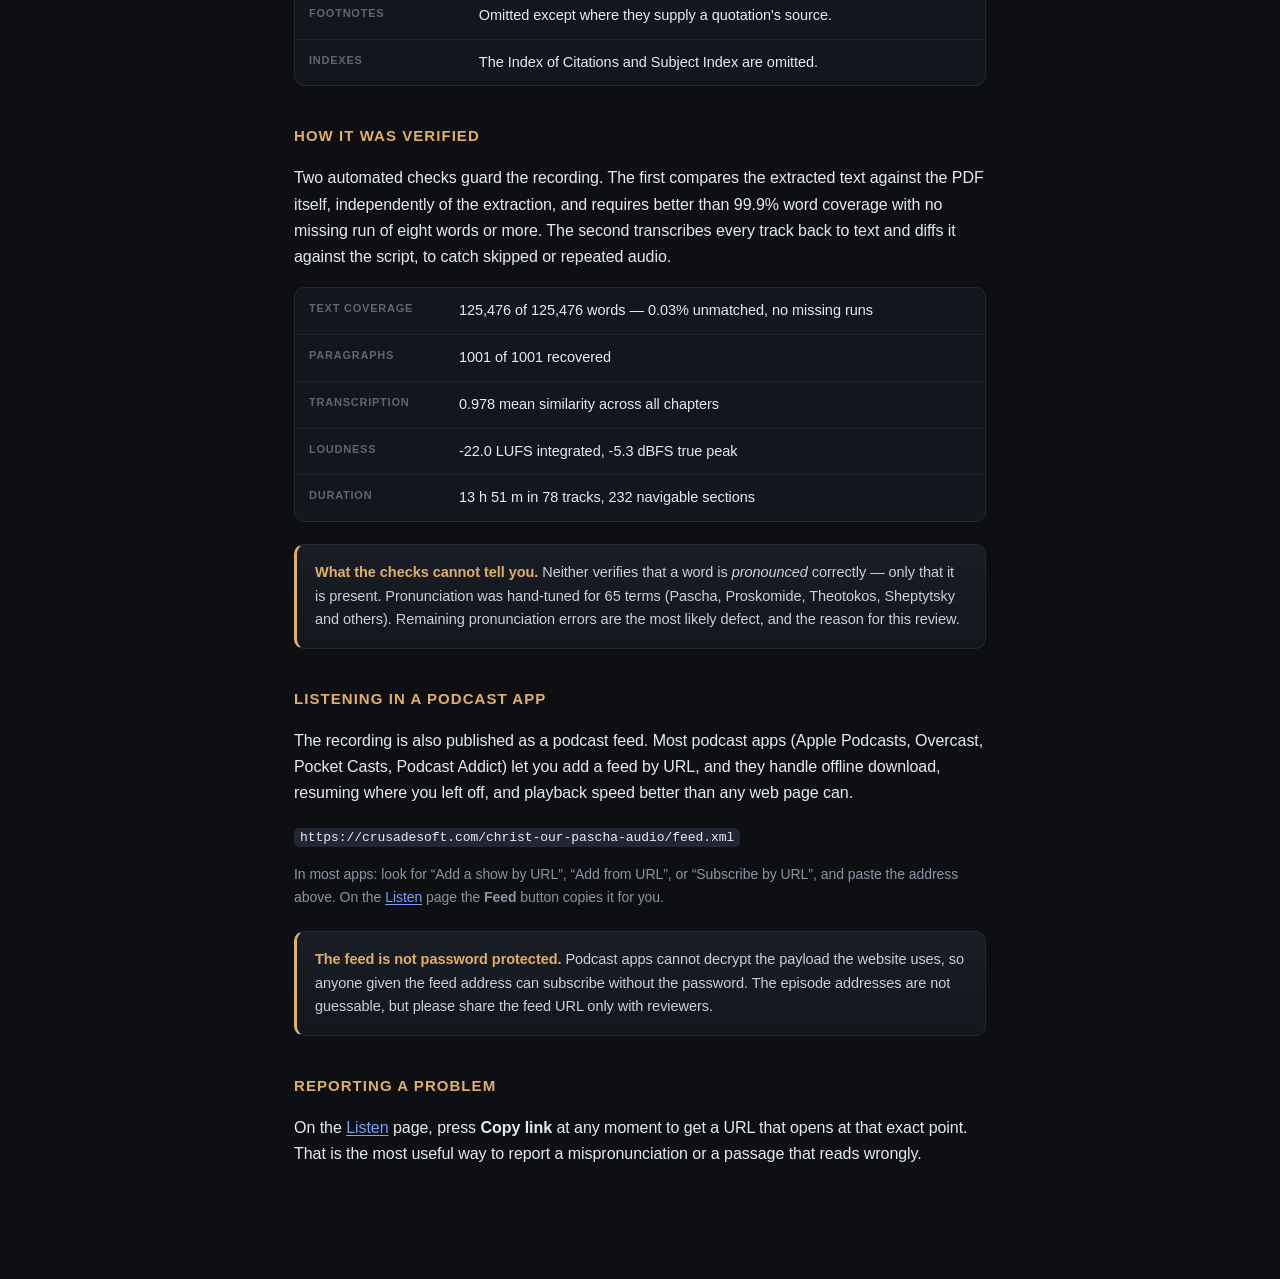
==== commit 4c688c54: "Surface the podcast feed in the UI A Feed button in the reader copies the RSS address, and the About" ====
--- a/docs/about.html
+++ b/docs/about.html
@@ -92,6 +92,22 @@
 Theotokos, Sheptytsky and others). Remaining pronunciation errors are the most
 likely defect, and the reason for this review.</div>
 
+<h2>Listening in a podcast app</h2>
+<p>The recording is also published as a podcast feed. Most podcast apps
+(Apple Podcasts, Overcast, Pocket Casts, Podcast Addict) let you add a feed by
+URL, and they handle offline download, resuming where you left off, and
+playback speed better than any web page can.</p>
+<p style="margin:14px 0"><code style="font-size:13px;user-select:all">https://crusadesoft.com/christ-our-pascha-audio/feed.xml</code></p>
+<p style="font-size:14px;color:var(--muted)">In most apps: look for
+“Add a show by URL”, “Add from URL”, or
+“Subscribe by URL”, and paste the address above. On the
+<a href="index.html">Listen</a> page the <strong>Feed</strong> button copies it
+for you.</p>
+<div class="note"><strong>The feed is not password protected.</strong> Podcast
+apps cannot decrypt the payload the website uses, so anyone given the feed
+address can subscribe without the password. The episode addresses are not
+guessable, but please share the feed URL only with reviewers.</div>
+
 <h2>Reporting a problem</h2>
 <p>On the <a href="index.html">Listen</a> page, press <strong>Copy link</strong>
 at any moment to get a URL that opens at that exact point. That is the most
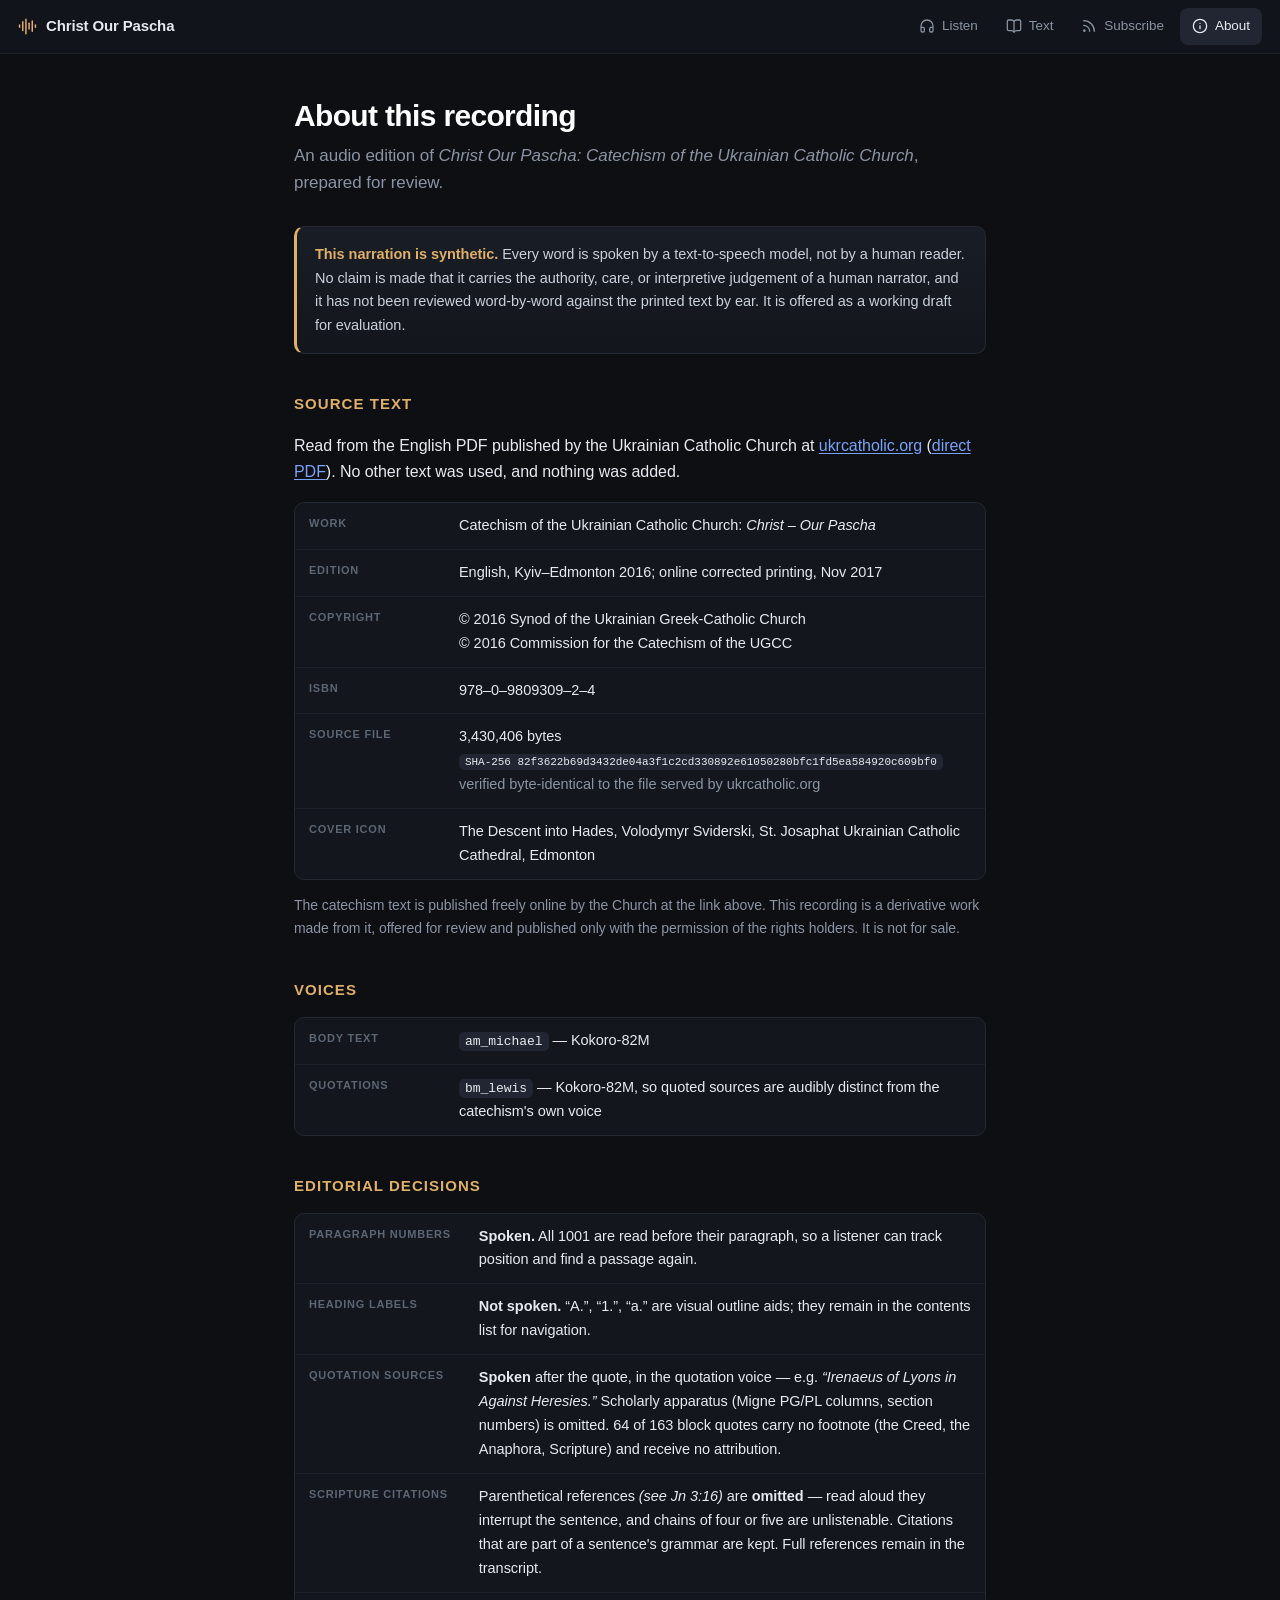
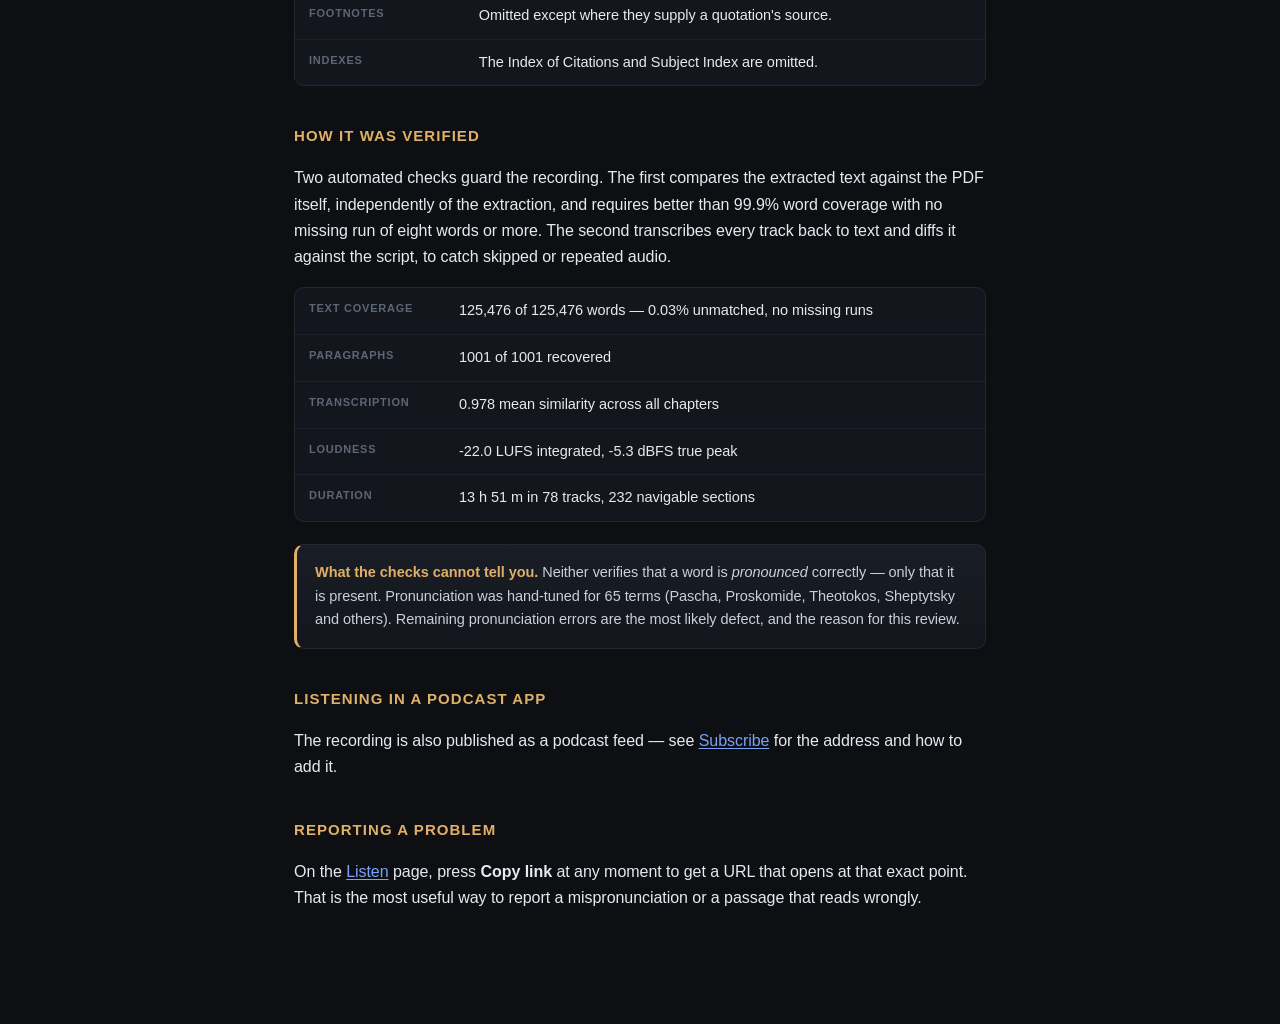
==== commit 5a82796e: "Give the podcast feed its own page Replaces the cramped Feed button in the reader toolbar with a Sub" ====
--- a/docs/about.html
+++ b/docs/about.html
@@ -7,6 +7,7 @@
 <span class="brand"><svg class="ic" xmlns="http://www.w3.org/2000/svg" viewBox="0 0 24 24" fill="none" stroke="currentColor" stroke-width="2" stroke-linecap="round" stroke-linejoin="round" > <path d="M2 10v3" /> <path d="M6 6v11" /> <path d="M10 3v18" /> <path d="M14 8v7" /> <path d="M18 5v13" /> <path d="M22 10v3" /> </svg> Christ Our Pascha</span>
 <a href="index.html"><svg class="ic" xmlns="http://www.w3.org/2000/svg" viewBox="0 0 24 24" fill="none" stroke="currentColor" stroke-width="2" stroke-linecap="round" stroke-linejoin="round" > <path d="M3 14h3a2 2 0 0 1 2 2v3a2 2 0 0 1-2 2H5a2 2 0 0 1-2-2v-7a9 9 0 0 1 18 0v7a2 2 0 0 1-2 2h-1a2 2 0 0 1-2-2v-3a2 2 0 0 1 2-2h3" /> </svg><span>Listen</span></a>
 <a href="text.html"><svg class="ic" xmlns="http://www.w3.org/2000/svg" viewBox="0 0 24 24" fill="none" stroke="currentColor" stroke-width="2" stroke-linecap="round" stroke-linejoin="round" > <path d="M12 5v16" /> <path d="M20.001 19A2 2 0 0022 17V5a2 2 0 00-1.999-2L16 3.002A5 5 0 0012 5a5 5 0 00-4-2H4a2 2 0 00-2 2v12a2 2 0 001.999 2H8a5 5 0 014 2 5 5 0 014-2z" /> </svg><span>Text</span></a>
+<a href="subscribe.html"><svg class="ic" xmlns="http://www.w3.org/2000/svg" viewBox="0 0 24 24" fill="none" stroke="currentColor" stroke-width="2" stroke-linecap="round" stroke-linejoin="round" > <path d="M4 11a9 9 0 0 1 9 9" /> <path d="M4 4a16 16 0 0 1 16 16" /> <circle cx="5" cy="19" r="1" /> </svg><span>Subscribe</span></a>
 <a href="about.html" class="on"><svg class="ic" xmlns="http://www.w3.org/2000/svg" viewBox="0 0 24 24" fill="none" stroke="currentColor" stroke-width="2" stroke-linecap="round" stroke-linejoin="round" > <circle cx="12" cy="12" r="10" /> <path d="M12 16v-4" /> <path d="M12 8h.01" /> </svg><span>About</span></a>
 </nav>
 <div class="wrap">
@@ -93,20 +94,8 @@
 likely defect, and the reason for this review.</div>
 
 <h2>Listening in a podcast app</h2>
-<p>The recording is also published as a podcast feed. Most podcast apps
-(Apple Podcasts, Overcast, Pocket Casts, Podcast Addict) let you add a feed by
-URL, and they handle offline download, resuming where you left off, and
-playback speed better than any web page can.</p>
-<p style="margin:14px 0"><code style="font-size:13px;user-select:all">https://crusadesoft.com/christ-our-pascha-audio/feed.xml</code></p>
-<p style="font-size:14px;color:var(--muted)">In most apps: look for
-“Add a show by URL”, “Add from URL”, or
-“Subscribe by URL”, and paste the address above. On the
-<a href="index.html">Listen</a> page the <strong>Feed</strong> button copies it
-for you.</p>
-<div class="note"><strong>The feed is not password protected.</strong> Podcast
-apps cannot decrypt the payload the website uses, so anyone given the feed
-address can subscribe without the password. The episode addresses are not
-guessable, but please share the feed URL only with reviewers.</div>
+<p>The recording is also published as a podcast feed — see
+<a href="subscribe.html">Subscribe</a> for the address and how to add it.</p>
 
 <h2>Reporting a problem</h2>
 <p>On the <a href="index.html">Listen</a> page, press <strong>Copy link</strong>
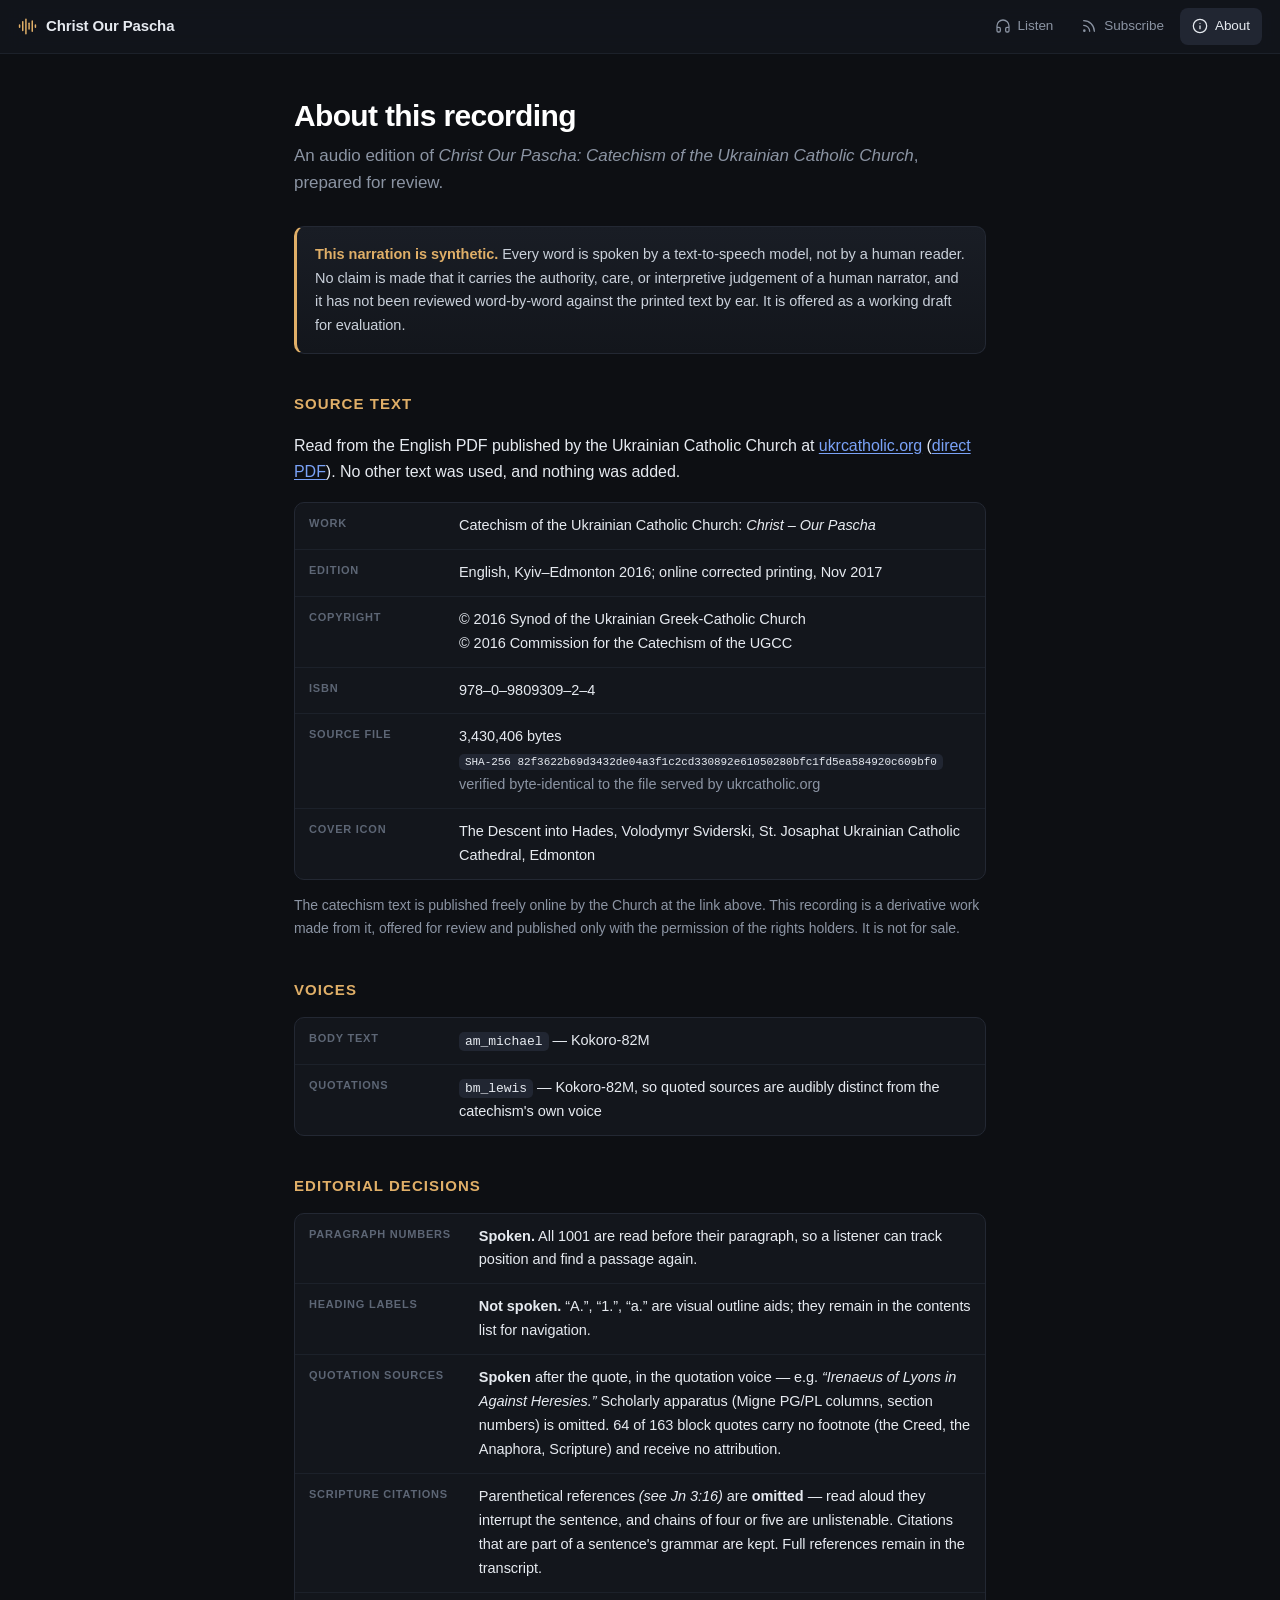
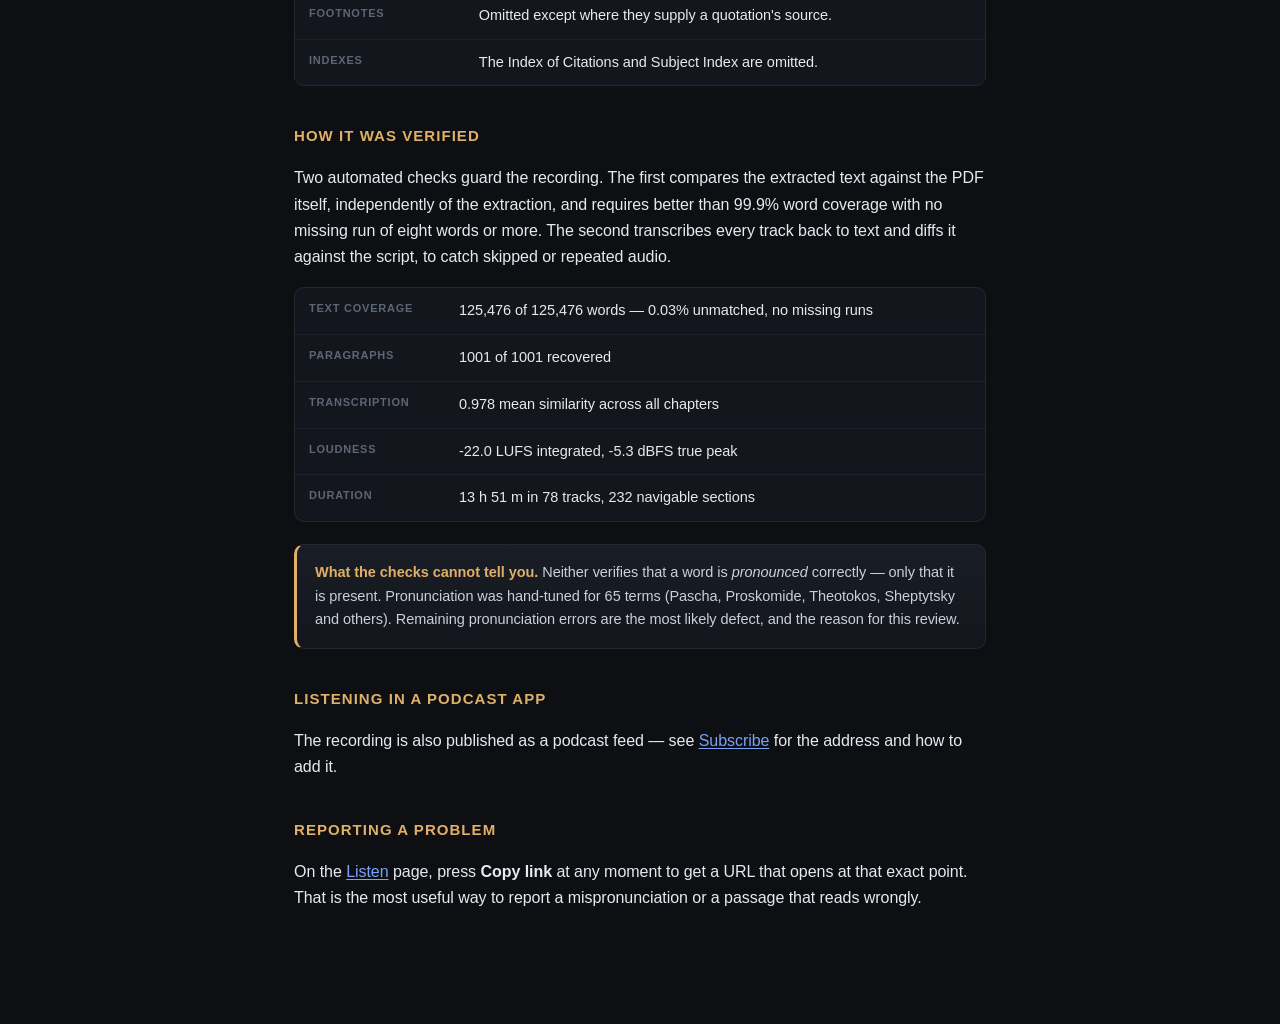
==== commit ebb39a28: "Remove the standalone text page It duplicated what the reader already shows, without the synchronisa" ====
--- a/docs/about.html
+++ b/docs/about.html
@@ -6,7 +6,6 @@
 <nav class="nav">
 <span class="brand"><svg class="ic" xmlns="http://www.w3.org/2000/svg" viewBox="0 0 24 24" fill="none" stroke="currentColor" stroke-width="2" stroke-linecap="round" stroke-linejoin="round" > <path d="M2 10v3" /> <path d="M6 6v11" /> <path d="M10 3v18" /> <path d="M14 8v7" /> <path d="M18 5v13" /> <path d="M22 10v3" /> </svg> Christ Our Pascha</span>
 <a href="index.html"><svg class="ic" xmlns="http://www.w3.org/2000/svg" viewBox="0 0 24 24" fill="none" stroke="currentColor" stroke-width="2" stroke-linecap="round" stroke-linejoin="round" > <path d="M3 14h3a2 2 0 0 1 2 2v3a2 2 0 0 1-2 2H5a2 2 0 0 1-2-2v-7a9 9 0 0 1 18 0v7a2 2 0 0 1-2 2h-1a2 2 0 0 1-2-2v-3a2 2 0 0 1 2-2h3" /> </svg><span>Listen</span></a>
-<a href="text.html"><svg class="ic" xmlns="http://www.w3.org/2000/svg" viewBox="0 0 24 24" fill="none" stroke="currentColor" stroke-width="2" stroke-linecap="round" stroke-linejoin="round" > <path d="M12 5v16" /> <path d="M20.001 19A2 2 0 0022 17V5a2 2 0 00-1.999-2L16 3.002A5 5 0 0012 5a5 5 0 00-4-2H4a2 2 0 00-2 2v12a2 2 0 001.999 2H8a5 5 0 014 2 5 5 0 014-2z" /> </svg><span>Text</span></a>
 <a href="subscribe.html"><svg class="ic" xmlns="http://www.w3.org/2000/svg" viewBox="0 0 24 24" fill="none" stroke="currentColor" stroke-width="2" stroke-linecap="round" stroke-linejoin="round" > <path d="M4 11a9 9 0 0 1 9 9" /> <path d="M4 4a16 16 0 0 1 16 16" /> <circle cx="5" cy="19" r="1" /> </svg><span>Subscribe</span></a>
 <a href="about.html" class="on"><svg class="ic" xmlns="http://www.w3.org/2000/svg" viewBox="0 0 24 24" fill="none" stroke="currentColor" stroke-width="2" stroke-linecap="round" stroke-linejoin="round" > <circle cx="12" cy="12" r="10" /> <path d="M12 16v-4" /> <path d="M12 8h.01" /> </svg><span>About</span></a>
 </nav>
